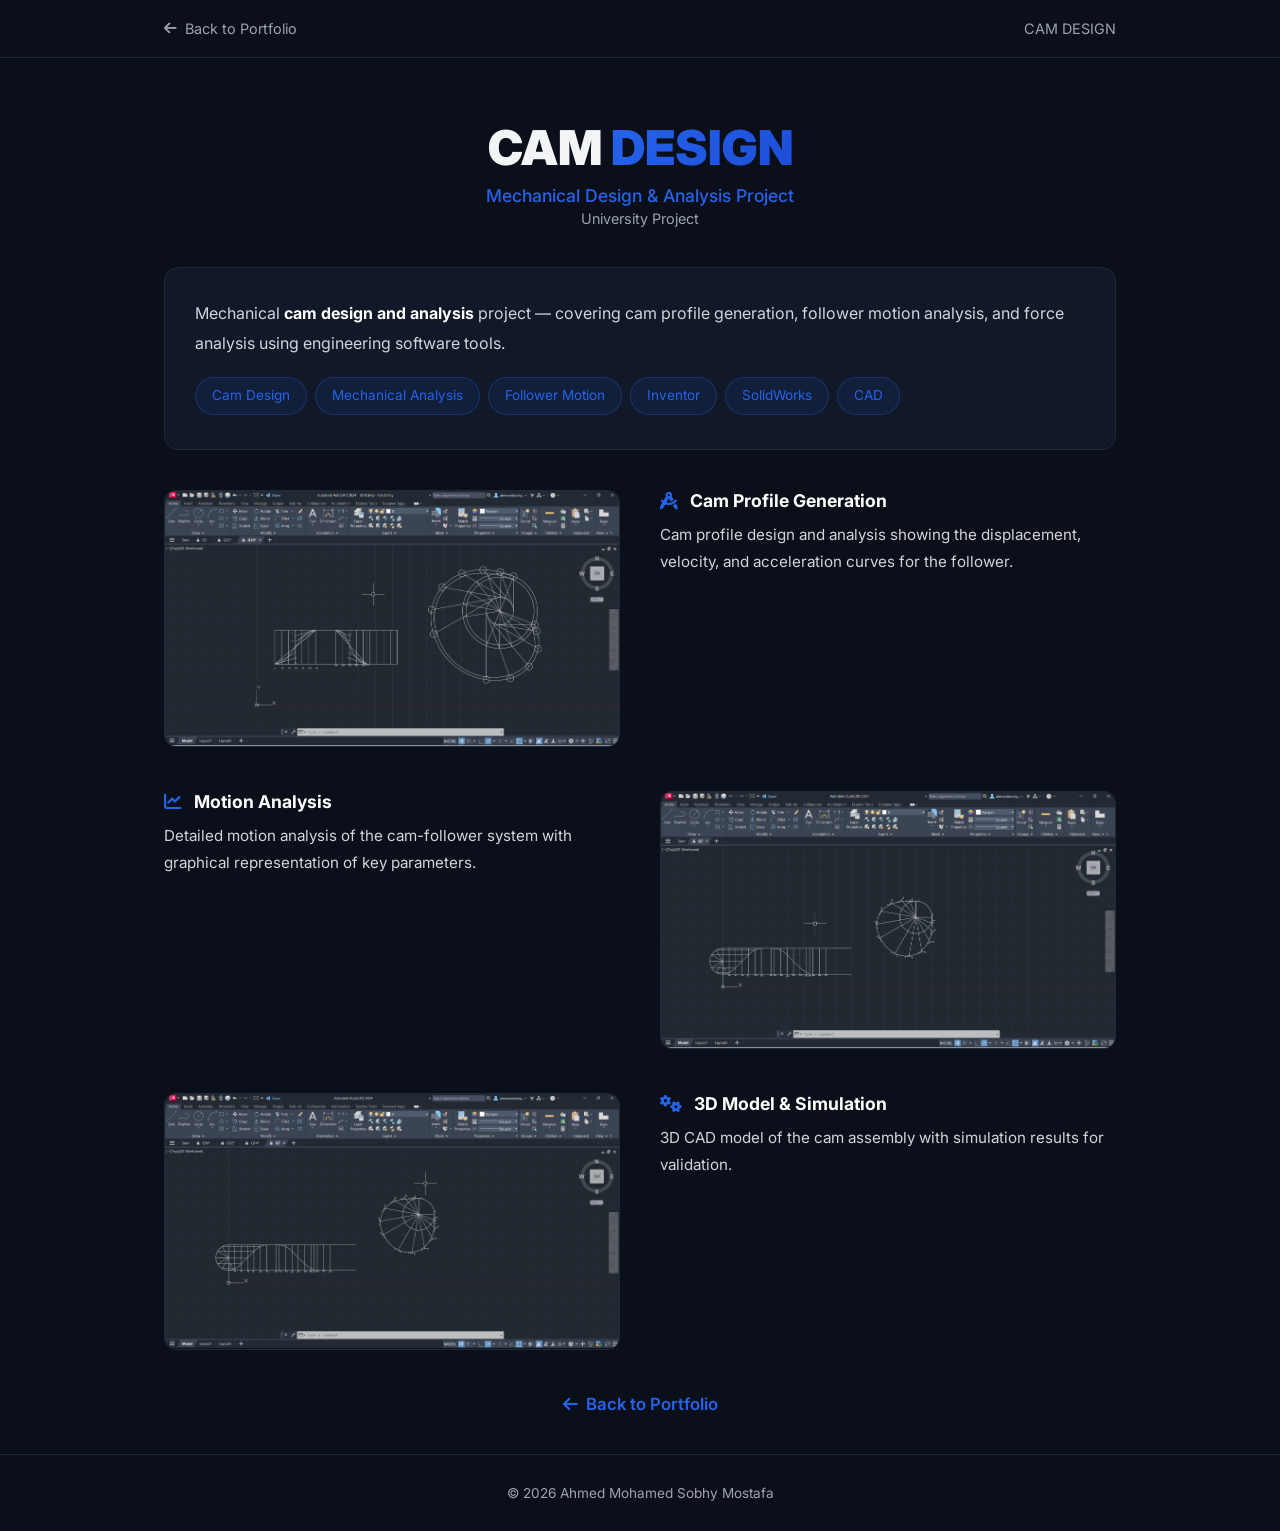
==== cam-design-details.html @ dc1db017 "Initial portfolio website Initial portfolio website" ====
<!DOCTYPE html>
<html lang="en">
<head>
  <meta charset="UTF-8" />
  <meta name="viewport" content="width=device-width, initial-scale=1.0" />
  <title>Cam Design - Ahmed Sobhy</title>
  <link rel="preconnect" href="https://fonts.googleapis.com" />
  <link rel="preconnect" href="https://fonts.gstatic.com" crossorigin />
  <link href="https://fonts.googleapis.com/css2?family=Inter:wght@300;400;500;600;700;800;900&display=swap" rel="stylesheet" />
  <link rel="stylesheet" href="https://cdnjs.cloudflare.com/ajax/libs/font-awesome/6.5.1/css/all.min.css" />
  <style>
    * { margin: 0; padding: 0; box-sizing: border-box; }
    :root {
      --primary: #2563EB;
      --primary-hover: #1D4ED8;
      --dark: #0B0F19;
      --dark-card: #111827;
      --dark-border: #1F2937;
      --text: #F3F4F6;
      --text-muted: #9CA3AF;
    }
    body {
      font-family: 'Inter', sans-serif;
      background: var(--dark);
      color: var(--text);
      min-height: 100vh;
    }
    .container { max-width: 1000px; margin: 0 auto; padding: 0 24px; }
    a { color: inherit; text-decoration: none; }

    .header {
      padding: 20px 0;
      border-bottom: 1px solid var(--dark-border);
    }
    .header .container { display: flex; align-items: center; justify-content: space-between; }
    .back-btn { display: inline-flex; align-items: center; gap: 8px; color: var(--text-muted); font-size: 0.9rem; transition: color 0.3s; }
    .back-btn:hover { color: var(--primary); }
    .header-title { font-size: 0.9rem; color: var(--text-muted); }

    .hero {
      padding: 60px 0 40px;
      text-align: center;
    }
    .hero h1 { font-size: 2.5rem; font-weight: 900; }
    @media (min-width: 768px) { .hero h1 { font-size: 3rem; } }
    .hero .sub { color: var(--primary); font-size: 1.1rem; margin-top: 8px; font-weight: 500; }
    .hero .date { color: var(--text-muted); font-size: 0.9rem; margin-top: 4px; }

    .intro {
      background: var(--dark-card);
      border: 1px solid var(--dark-border);
      border-radius: 14px;
      padding: 30px;
      margin-bottom: 40px;
      line-height: 1.9;
      color: #D1D5DB;
      font-size: 1rem;
    }
    .intro strong { color: white; }
    .intro p + p { margin-top: 14px; }
    .tags { margin-top: 14px; }
    .tag {
      display: inline-block;
      background: rgba(37,99,235,0.1);
      border: 1px solid rgba(37,99,235,0.3);
      color: var(--primary);
      padding: 5px 16px;
      border-radius: 20px;
      font-size: 0.85rem;
      margin: 4px 4px 4px 0;
    }

    .entry {
      display: grid;
      gap: 20px 40px;
      margin-bottom: 40px;
      align-items: start;
    }
    @media (min-width: 768px) {
      .entry { grid-template-columns: 1fr 1fr; }
      .entry.reverse .entry-img { order: 2; }
      .entry.reverse .entry-text { order: 1; }
    }
    .entry-img img {
      width: 100%;
      border-radius: 12px;
      border: 1px solid var(--dark-border);
      transition: transform 0.3s;
    }
    .entry-img img:hover { transform: scale(1.02); }
    .entry-text h3 { font-size: 1.1rem; font-weight: 700; color: white; margin-bottom: 10px; }
    .entry-text h3 i { color: var(--primary); margin-right: 8px; }
    .entry-text p { color: #D1D5DB; line-height: 1.8; font-size: 0.95rem; }

    .footer {
      text-align: center;
      padding: 30px 0;
      border-top: 1px solid var(--dark-border);
      color: var(--text-muted);
      font-size: 0.85rem;
      margin-top: 20px;
    }
  </style>
</head>
<body>

  <div class="header">
    <div class="container">
      <a href="index.html" class="back-btn">
        <i class="fas fa-arrow-left"></i> Back to Portfolio
      </a>
      <span class="header-title">CAM DESIGN</span>
    </div>
  </div>

  <div class="hero">
    <h1>CAM <span style="background:linear-gradient(135deg,var(--primary),var(--primary-hover));-webkit-background-clip:text;-webkit-text-fill-color:transparent;background-clip:text;">DESIGN</span></h1>
    <div class="sub">Mechanical Design &amp; Analysis Project</div>
    <div class="date">University Project</div>
  </div>

  <div class="container">

    <div class="intro">
      <p>
        Mechanical <strong>cam design and analysis</strong> project — covering cam profile generation, follower motion analysis, and force analysis using engineering software tools.
      </p>
      <div class="tags">
        <span class="tag">Cam Design</span>
        <span class="tag">Mechanical Analysis</span>
        <span class="tag">Follower Motion</span>
        <span class="tag">Inventor</span>
        <span class="tag">SolidWorks</span>
        <span class="tag">CAD</span>
      </div>
    </div>

    <!-- Images -->
    <div class="entry">
      <div class="entry-img">
        <img src="cam1.png" alt="Cam Design - Screenshot 1" />
      </div>
      <div class="entry-text">
        <h3><i class="fas fa-drafting-compass"></i> Cam Profile Generation</h3>
        <p>Cam profile design and analysis showing the displacement, velocity, and acceleration curves for the follower.</p>
      </div>
    </div>

    <div class="entry reverse">
      <div class="entry-img">
        <img src="cam2.png" alt="Cam Design - Screenshot 2" />
      </div>
      <div class="entry-text">
        <h3><i class="fas fa-chart-line"></i> Motion Analysis</h3>
        <p>Detailed motion analysis of the cam-follower system with graphical representation of key parameters.</p>
      </div>
    </div>

    <div class="entry">
      <div class="entry-img">
        <img src="cam3.png" alt="Cam Design - Screenshot 3" />
      </div>
      <div class="entry-text">
        <h3><i class="fas fa-cogs"></i> 3D Model &amp; Simulation</h3>
        <p>3D CAD model of the cam assembly with simulation results for validation.</p>
      </div>
    </div>

    <div style="text-align:center; margin: 20px 0 40px;">
      <a href="index.html" style="display:inline-flex;align-items:center;gap:8px;color:var(--primary);font-weight:600;font-size:1.05rem;transition:color 0.3s;">
        <i class="fas fa-arrow-left"></i> Back to Portfolio
      </a>
    </div>

  </div>

  <div class="footer">
    <p>&copy; 2026 Ahmed Mohamed Sobhy Mostafa</p>
  </div>

</body>
</html>
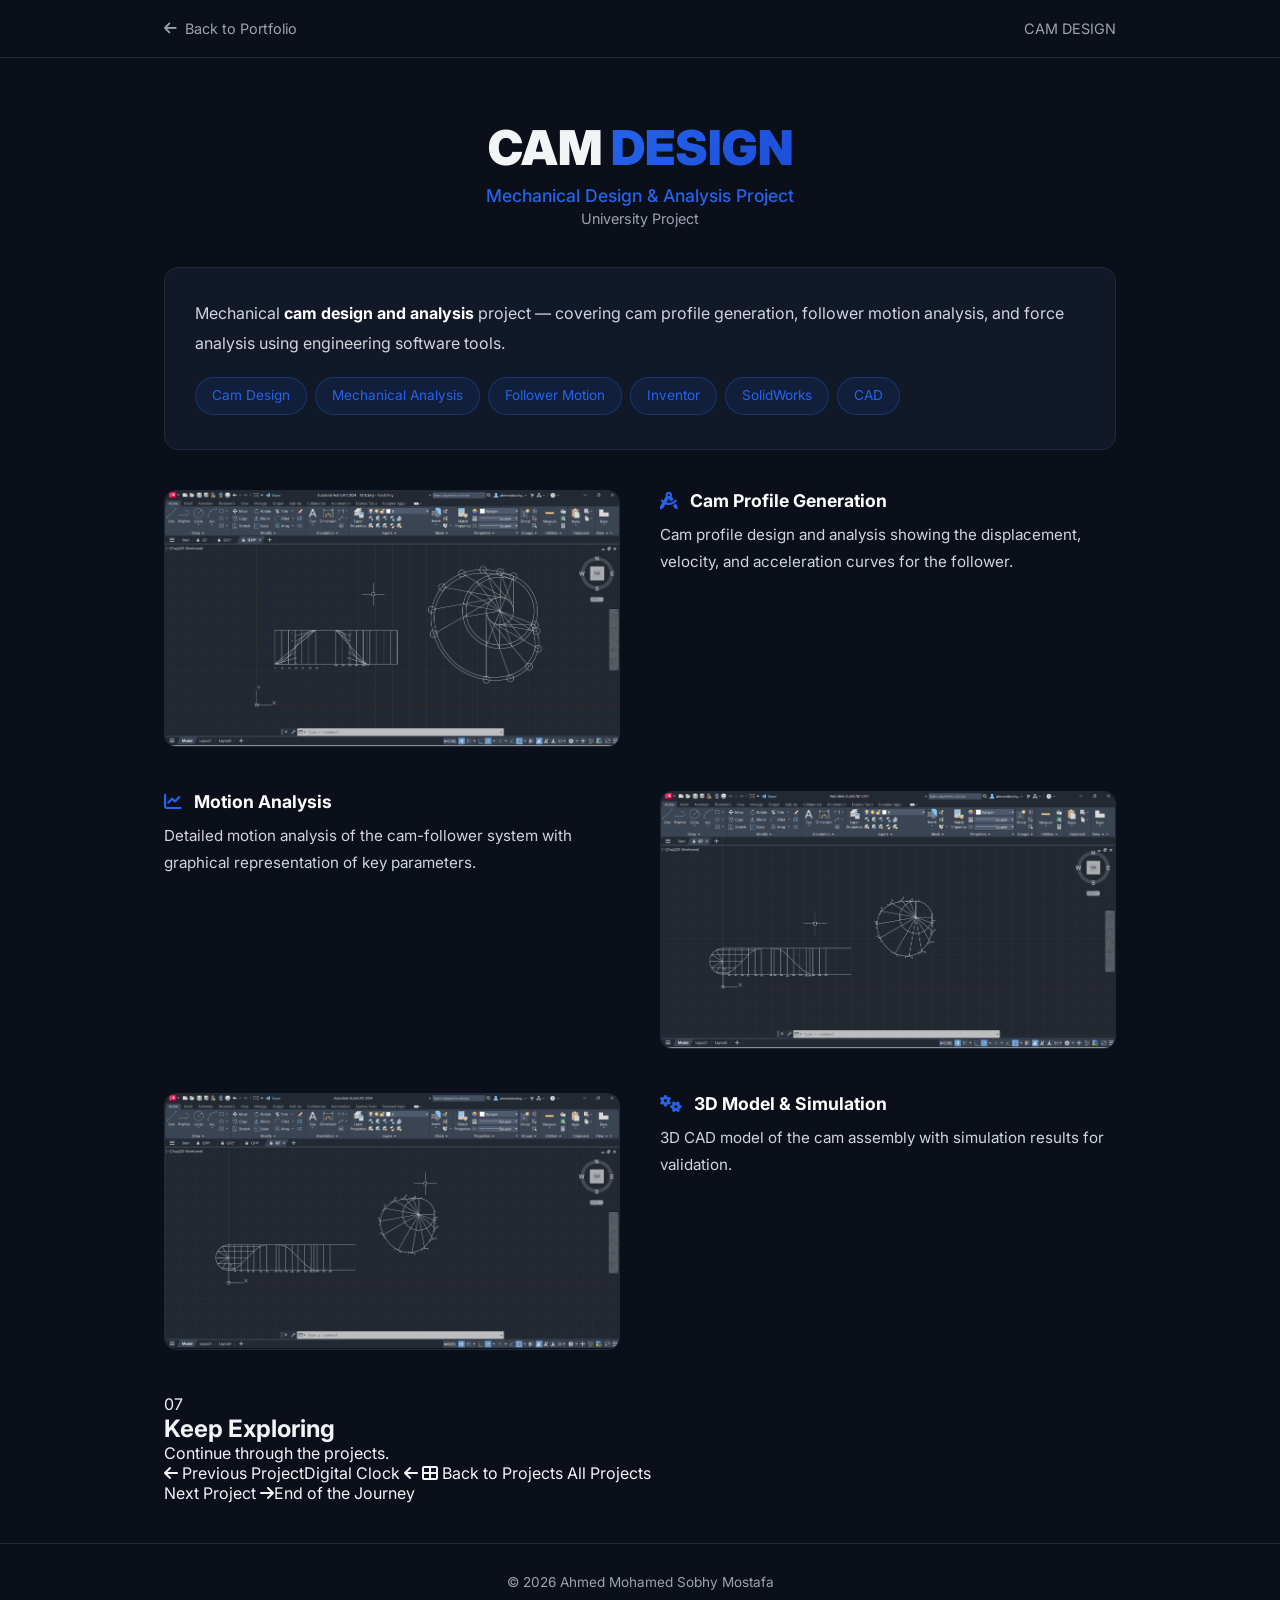
==== commit e8420526: "update" ====
--- a/cam-design-details.html
+++ b/cam-design-details.html
@@ -166,11 +166,9 @@
       </div>
     </div>
 
-    <div style="text-align:center; margin: 20px 0 40px;">
-      <a href="index.html" style="display:inline-flex;align-items:center;gap:8px;color:var(--primary);font-weight:600;font-size:1.05rem;transition:color 0.3s;">
-        <i class="fas fa-arrow-left"></i> Back to Portfolio
-      </a>
-    </div>
+    <div id="project-nav" style="margin: 40px 0;">
+
+  </div>
 
   </div>
 
@@ -178,5 +176,7 @@
     <p>&copy; 2026 Ahmed Mohamed Sobhy Mostafa</p>
   </div>
 
+  <script src="project-nav.js"></script>
+
 </body>
 </html>
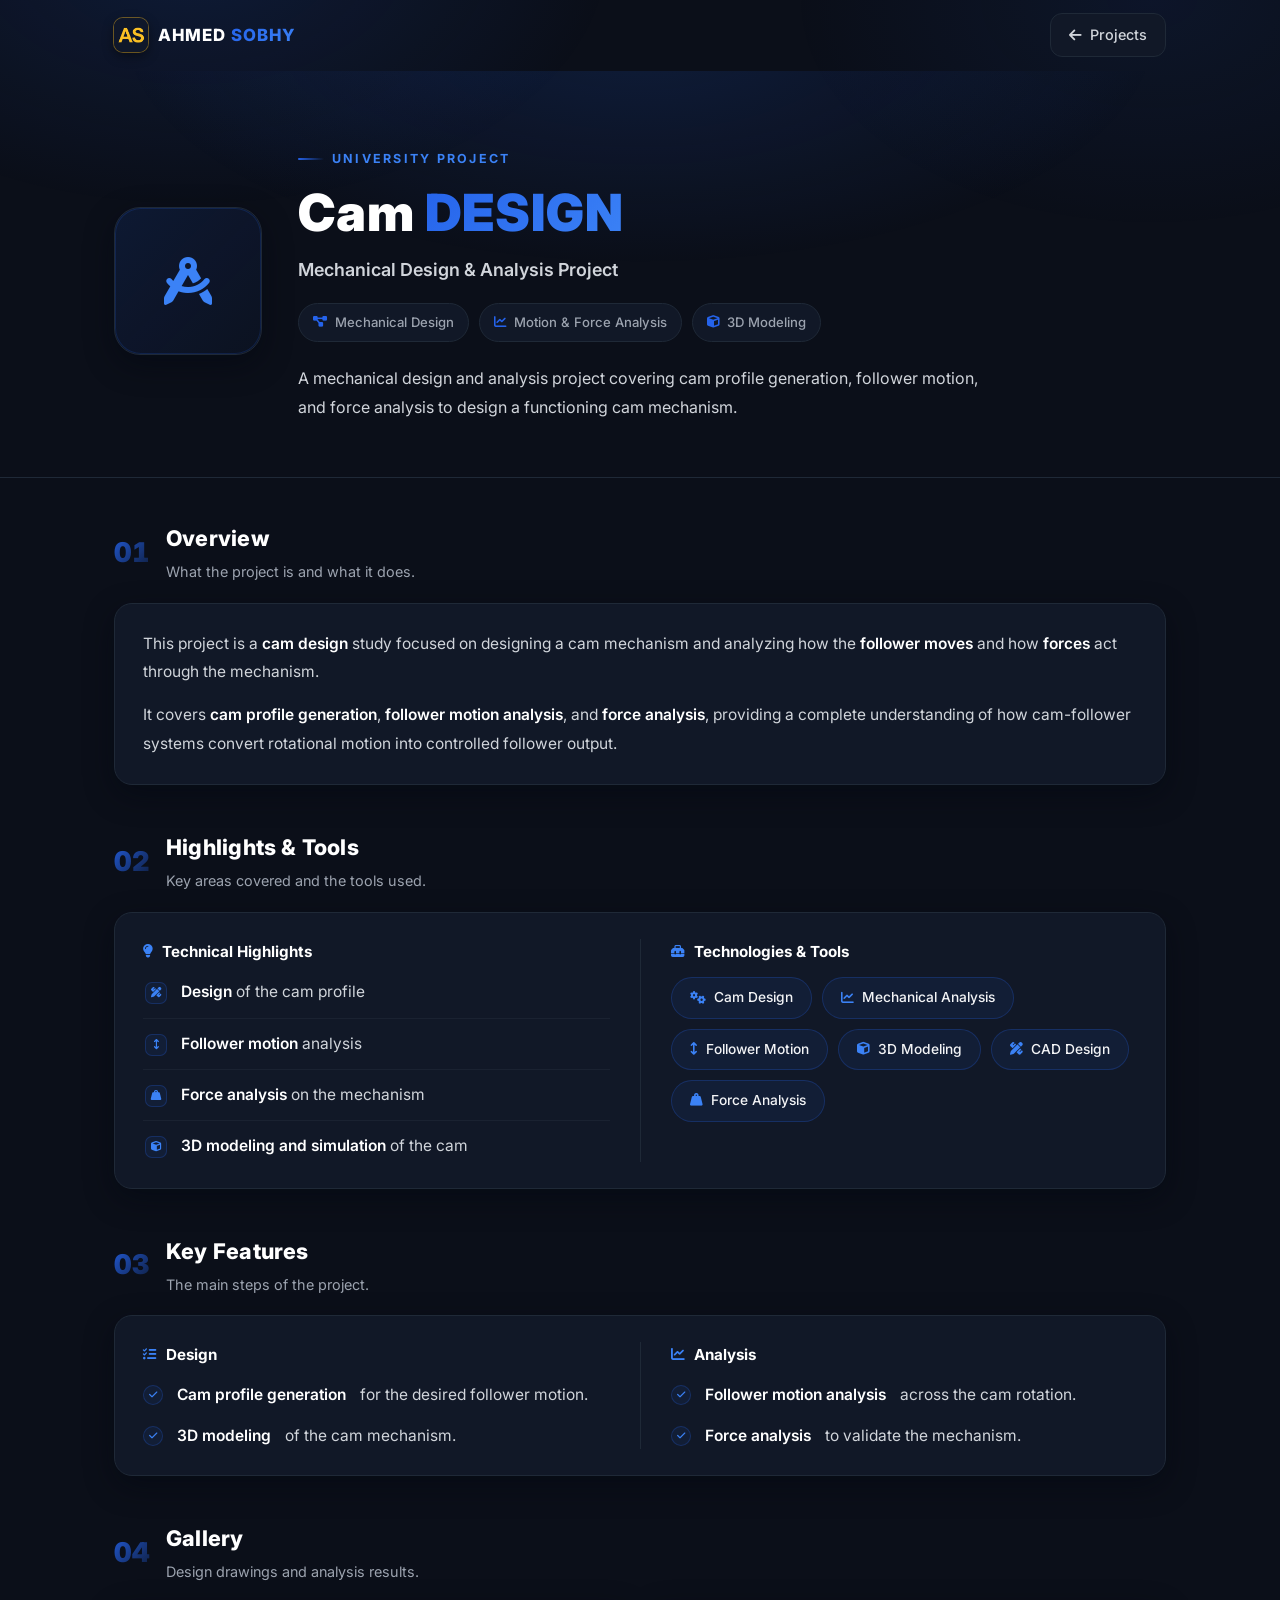
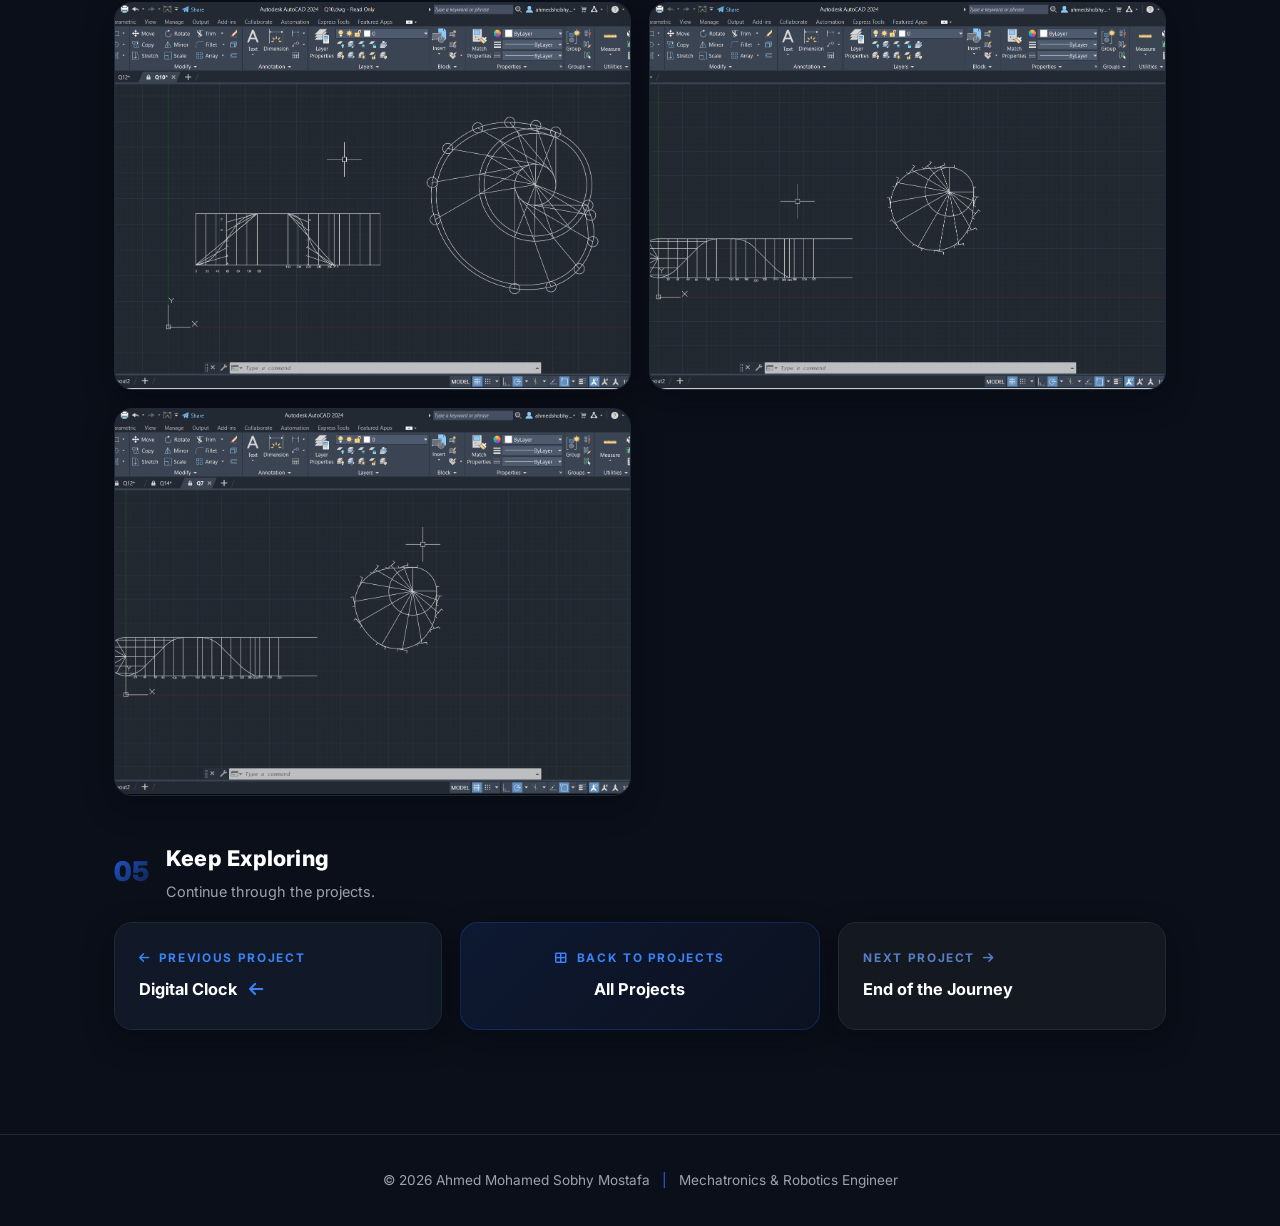
==== commit 0cdf08ee: "update" ====
--- a/cam-design-details.html
+++ b/cam-design-details.html
@@ -3,180 +3,180 @@
 <head>
   <meta charset="UTF-8" />
   <meta name="viewport" content="width=device-width, initial-scale=1.0" />
-  <title>Cam Design - Ahmed Sobhy</title>
+  <title>Cam Design Project - Ahmed Sobhy</title>
+  <meta name="description" content="Cam design project covering cam profile generation, follower motion, and force analysis as a mechanical design and analysis project." />
+  <link rel="icon" href="favicon.ico" sizes="48x48" />
+  <link rel="icon" type="image/png" sizes="32x32" href="favicon-32x32.png" />
   <link rel="preconnect" href="https://fonts.googleapis.com" />
   <link rel="preconnect" href="https://fonts.gstatic.com" crossorigin />
   <link href="https://fonts.googleapis.com/css2?family=Inter:wght@300;400;500;600;700;800;900&display=swap" rel="stylesheet" />
   <link rel="stylesheet" href="https://cdnjs.cloudflare.com/ajax/libs/font-awesome/6.5.1/css/all.min.css" />
-  <style>
-    * { margin: 0; padding: 0; box-sizing: border-box; }
-    :root {
-      --primary: #2563EB;
-      --primary-hover: #1D4ED8;
-      --dark: #0B0F19;
-      --dark-card: #111827;
-      --dark-border: #1F2937;
-      --text: #F3F4F6;
-      --text-muted: #9CA3AF;
-    }
-    body {
-      font-family: 'Inter', sans-serif;
-      background: var(--dark);
-      color: var(--text);
-      min-height: 100vh;
-    }
-    .container { max-width: 1000px; margin: 0 auto; padding: 0 24px; }
-    a { color: inherit; text-decoration: none; }
-
-    .header {
-      padding: 20px 0;
-      border-bottom: 1px solid var(--dark-border);
-    }
-    .header .container { display: flex; align-items: center; justify-content: space-between; }
-    .back-btn { display: inline-flex; align-items: center; gap: 8px; color: var(--text-muted); font-size: 0.9rem; transition: color 0.3s; }
-    .back-btn:hover { color: var(--primary); }
-    .header-title { font-size: 0.9rem; color: var(--text-muted); }
-
-    .hero {
-      padding: 60px 0 40px;
-      text-align: center;
-    }
-    .hero h1 { font-size: 2.5rem; font-weight: 900; }
-    @media (min-width: 768px) { .hero h1 { font-size: 3rem; } }
-    .hero .sub { color: var(--primary); font-size: 1.1rem; margin-top: 8px; font-weight: 500; }
-    .hero .date { color: var(--text-muted); font-size: 0.9rem; margin-top: 4px; }
-
-    .intro {
-      background: var(--dark-card);
-      border: 1px solid var(--dark-border);
-      border-radius: 14px;
-      padding: 30px;
-      margin-bottom: 40px;
-      line-height: 1.9;
-      color: #D1D5DB;
-      font-size: 1rem;
-    }
-    .intro strong { color: white; }
-    .intro p + p { margin-top: 14px; }
-    .tags { margin-top: 14px; }
-    .tag {
-      display: inline-block;
-      background: rgba(37,99,235,0.1);
-      border: 1px solid rgba(37,99,235,0.3);
-      color: var(--primary);
-      padding: 5px 16px;
-      border-radius: 20px;
-      font-size: 0.85rem;
-      margin: 4px 4px 4px 0;
-    }
-
-    .entry {
-      display: grid;
-      gap: 20px 40px;
-      margin-bottom: 40px;
-      align-items: start;
-    }
-    @media (min-width: 768px) {
-      .entry { grid-template-columns: 1fr 1fr; }
-      .entry.reverse .entry-img { order: 2; }
-      .entry.reverse .entry-text { order: 1; }
-    }
-    .entry-img img {
-      width: 100%;
-      border-radius: 12px;
-      border: 1px solid var(--dark-border);
-      transition: transform 0.3s;
-    }
-    .entry-img img:hover { transform: scale(1.02); }
-    .entry-text h3 { font-size: 1.1rem; font-weight: 700; color: white; margin-bottom: 10px; }
-    .entry-text h3 i { color: var(--primary); margin-right: 8px; }
-    .entry-text p { color: #D1D5DB; line-height: 1.8; font-size: 0.95rem; }
-
-    .footer {
-      text-align: center;
-      padding: 30px 0;
-      border-top: 1px solid var(--dark-border);
-      color: var(--text-muted);
-      font-size: 0.85rem;
-      margin-top: 20px;
-    }
-  </style>
+  <link rel="stylesheet" href="exp-style.css" />
 </head>
 <body>
 
-  <div class="header">
+  <div class="bg-glow" aria-hidden="true"></div>
+
+  <!-- ===== NAVBAR ===== -->
+  <nav class="exp-navbar" id="expNavbar">
+    <div class="container exp-nav-inner">
+      <a href="index.html" class="exp-nav-logo">
+        <img src="as-logo.png" alt="AS" />
+        <span class="text">AHMED <span class="gradient-text">SOBHY</span></span>
+      </a>
+      <a href="index.html#projects" class="exp-nav-back"><i class="fas fa-arrow-left"></i> Projects</a>
+    </div>
+  </nav>
+
+  <!-- ===== HERO ===== -->
+  <header class="exp-hero">
     <div class="container">
-      <a href="index.html" class="back-btn">
-        <i class="fas fa-arrow-left"></i> Back to Portfolio
-      </a>
-      <span class="header-title">CAM DESIGN</span>
-    </div>
-  </div>
-
-  <div class="hero">
-    <h1>CAM <span style="background:linear-gradient(135deg,var(--primary),var(--primary-hover));-webkit-background-clip:text;-webkit-text-fill-color:transparent;background-clip:text;">DESIGN</span></h1>
-    <div class="sub">Mechanical Design &amp; Analysis Project</div>
-    <div class="date">University Project</div>
-  </div>
-
-  <div class="container">
-
-    <div class="intro">
-      <p>
-        Mechanical <strong>cam design and analysis</strong> project — covering cam profile generation, follower motion analysis, and force analysis using engineering software tools.
-      </p>
-      <div class="tags">
-        <span class="tag">Cam Design</span>
-        <span class="tag">Mechanical Analysis</span>
-        <span class="tag">Follower Motion</span>
-        <span class="tag">Inventor</span>
-        <span class="tag">SolidWorks</span>
-        <span class="tag">CAD</span>
+      <div class="exp-hero-inner">
+        <div class="exp-hero-logo" style="background:linear-gradient(135deg,rgba(37,99,235,0.12),rgba(37,99,235,0.04));display:flex;align-items:center;justify-content:center;">
+          <i class="fas fa-compass-drafting" style="font-size:3rem;color:var(--primary-hover);"></i>
+        </div>
+        <div class="exp-hero-content">
+          <span class="exp-hero-kicker">University Project</span>
+          <h1 class="exp-hero-title">Cam <span class="gradient-text">DESIGN</span></h1>
+          <p class="exp-hero-role">Mechanical Design &amp; Analysis Project</p>
+          <div class="exp-hero-meta">
+            <span class="exp-meta-item"><i class="fas fa-project-diagram"></i> Mechanical Design</span>
+            <span class="exp-meta-item"><i class="fas fa-chart-line"></i> Motion &amp; Force Analysis</span>
+            <span class="exp-meta-item"><i class="fas fa-cube"></i> 3D Modeling</span>
+          </div>
+          <p class="exp-hero-summary">
+            A mechanical design and analysis project covering cam profile generation, follower motion, and force analysis to design a functioning cam mechanism.
+          </p>
+        </div>
       </div>
     </div>
+  </header>
 
-    <!-- Images -->
-    <div class="entry">
-      <div class="entry-img">
-        <img src="cam1.png" alt="Cam Design - Screenshot 1" />
+  <!-- ===== CONTENT ===== -->
+  <main class="container exp-main">
+
+    <!-- 01 OVERVIEW -->
+    <section class="exp-section">
+      <div class="exp-section-head reveal">
+        <span class="exp-section-num">01</span>
+        <div>
+          <h2 class="exp-section-title">Overview</h2>
+          <p class="exp-section-sub">What the project is and what it does.</p>
+        </div>
       </div>
-      <div class="entry-text">
-        <h3><i class="fas fa-drafting-compass"></i> Cam Profile Generation</h3>
-        <p>Cam profile design and analysis showing the displacement, velocity, and acceleration curves for the follower.</p>
+      <div class="exp-card reveal">
+        <p>
+          This project is a <strong>cam design</strong> study focused on designing a cam mechanism and analyzing how the <strong>follower moves</strong> and how <strong>forces</strong> act through the mechanism.
+        </p>
+        <p>
+          It covers <strong>cam profile generation</strong>, <strong>follower motion analysis</strong>, and <strong>force analysis</strong>, providing a complete understanding of how cam-follower systems convert rotational motion into controlled follower output.
+        </p>
       </div>
-    </div>
+    </section>
 
-    <div class="entry reverse">
-      <div class="entry-img">
-        <img src="cam2.png" alt="Cam Design - Screenshot 2" />
+    <!-- 02 TECHNICAL HIGHLIGHTS & TOOLS -->
+    <section class="exp-section">
+      <div class="exp-section-head reveal">
+        <span class="exp-section-num">02</span>
+        <div>
+          <h2 class="exp-section-title">Highlights &amp; Tools</h2>
+          <p class="exp-section-sub">Key areas covered and the tools used.</p>
+        </div>
       </div>
-      <div class="entry-text">
-        <h3><i class="fas fa-chart-line"></i> Motion Analysis</h3>
-        <p>Detailed motion analysis of the cam-follower system with graphical representation of key parameters.</p>
+      <div class="exp-card reveal">
+        <div class="exp-combo">
+          <div class="exp-combo-col">
+            <h4 class="exp-mini-title"><i class="fas fa-lightbulb"></i> Technical Highlights</h4>
+            <ul class="exp-highlight-list">
+              <li><span class="hl-ic"><i class="fas fa-pen-ruler"></i></span> <span><strong>Design</strong> of the cam profile</span></li>
+              <li><span class="hl-ic"><i class="fas fa-arrows-up-down"></i></span> <span><strong>Follower motion</strong> analysis</span></li>
+              <li><span class="hl-ic"><i class="fas fa-weight-hanging"></i></span> <span><strong>Force analysis</strong> on the mechanism</span></li>
+              <li><span class="hl-ic"><i class="fas fa-cube"></i></span> <span><strong>3D modeling and simulation</strong> of the cam</span></li>
+            </ul>
+          </div>
+          <div class="exp-combo-col">
+            <h4 class="exp-mini-title"><i class="fas fa-toolbox"></i> Technologies &amp; Tools</h4>
+            <div class="exp-chip-grid">
+              <span class="exp-chip"><i class="fas fa-gears"></i> Cam Design</span>
+              <span class="exp-chip"><i class="fas fa-chart-line"></i> Mechanical Analysis</span>
+              <span class="exp-chip"><i class="fas fa-arrows-up-down"></i> Follower Motion</span>
+              <span class="exp-chip"><i class="fas fa-cube"></i> 3D Modeling</span>
+              <span class="exp-chip"><i class="fas fa-pen-ruler"></i> CAD Design</span>
+              <span class="exp-chip"><i class="fas fa-weight-hanging"></i> Force Analysis</span>
+            </div>
+          </div>
+        </div>
       </div>
-    </div>
+    </section>
 
-    <div class="entry">
-      <div class="entry-img">
-        <img src="cam3.png" alt="Cam Design - Screenshot 3" />
+    <!-- 03 KEY FEATURES -->
+    <section class="exp-section">
+      <div class="exp-section-head reveal">
+        <span class="exp-section-num">03</span>
+        <div>
+          <h2 class="exp-section-title">Key Features</h2>
+          <p class="exp-section-sub">The main steps of the project.</p>
+        </div>
       </div>
-      <div class="entry-text">
-        <h3><i class="fas fa-cogs"></i> 3D Model &amp; Simulation</h3>
-        <p>3D CAD model of the cam assembly with simulation results for validation.</p>
+      <div class="exp-card reveal">
+        <div class="exp-combo">
+          <div class="exp-combo-col">
+            <h4 class="exp-mini-title"><i class="fas fa-list-check"></i> Design</h4>
+            <ul class="exp-bullet-list">
+              <li><span class="bl-ic"><i class="fas fa-check"></i></span> <strong>Cam profile generation</strong> for the desired follower motion.</li>
+              <li><span class="bl-ic"><i class="fas fa-check"></i></span> <strong>3D modeling</strong> of the cam mechanism.</li>
+            </ul>
+          </div>
+          <div class="exp-combo-col">
+            <h4 class="exp-mini-title"><i class="fas fa-chart-line"></i> Analysis</h4>
+            <ul class="exp-bullet-list">
+              <li><span class="bl-ic"><i class="fas fa-check"></i></span> <strong>Follower motion analysis</strong> across the cam rotation.</li>
+              <li><span class="bl-ic"><i class="fas fa-check"></i></span> <strong>Force analysis</strong> to validate the mechanism.</li>
+            </ul>
+          </div>
+        </div>
       </div>
-    </div>
+    </section>
 
-    <div id="project-nav" style="margin: 40px 0;">
+    <!-- 04 GALLERY -->
+    <section class="exp-section">
+      <div class="exp-section-head reveal">
+        <span class="exp-section-num">04</span>
+        <div>
+          <h2 class="exp-section-title">Gallery</h2>
+          <p class="exp-section-sub">Design drawings and analysis results.</p>
+        </div>
+      </div>
+      <div class="exp-gallery">
+        <figure class="exp-gallery-item" data-src="cam1.png">
+          <img src="cam1.png" alt="Cam Design Drawing 1" loading="lazy" />
+          <figcaption class="exp-gallery-label">Cam Design Drawing 1</figcaption>
+          <span class="exp-gallery-zoom"><i class="fas fa-expand"></i></span>
+        </figure>
+        <figure class="exp-gallery-item" data-src="cam2.png">
+          <img src="cam2.png" alt="Cam Design Drawing 2" loading="lazy" />
+          <figcaption class="exp-gallery-label">Cam Design Drawing 2</figcaption>
+          <span class="exp-gallery-zoom"><i class="fas fa-expand"></i></span>
+        </figure>
+        <figure class="exp-gallery-item" data-src="cam3.png">
+          <img src="cam3.png" alt="Cam Design Drawing 3" loading="lazy" />
+          <figcaption class="exp-gallery-label">Cam Design Drawing 3</figcaption>
+          <span class="exp-gallery-zoom"><i class="fas fa-expand"></i></span>
+        </figure>
+      </div>
+    </section>
 
-  </div>
+    <!-- 05 NAVIGATION (dynamic, injected by project-nav.js) -->
+    <div id="project-nav"></div>
 
-  </div>
+  </main>
 
-  <div class="footer">
-    <p>&copy; 2026 Ahmed Mohamed Sobhy Mostafa</p>
-  </div>
+  <!-- ===== FOOTER ===== -->
+  <footer class="exp-footer">
+    <p>&copy; 2026 Ahmed Mohamed Sobhy Mostafa <span class="footer-dot">|</span> Mechatronics &amp; Robotics Engineer</p>
+  </footer>
 
+  <script src="exp-main.js"></script>
   <script src="project-nav.js"></script>
-
 </body>
-</html>
+</html>
--- a/exp-style.css
+++ b/exp-style.css
@@ -0,0 +1,840 @@
+/* ===== EXPERIENCE DETAIL PAGES - SHARED DESIGN SYSTEM ===== */
+
+*, *::before, *::after { margin: 0; padding: 0; box-sizing: border-box; }
+
+:root {
+  --primary: #2563EB;
+  --primary-hover: #3B82F6;
+  --primary-soft: rgba(37, 99, 235, 0.08);
+  --primary-border: rgba(37, 99, 235, 0.25);
+  --dark: #0B0F19;
+  --dark-card: #111827;
+  --dark-card-hover: #151F33;
+  --dark-border: #1F2937;
+  --text: #F3F4F6;
+  --text-body: #D1D5DB;
+  --text-muted: #9CA3AF;
+  --radius: 18px;
+  --shadow: 0 10px 30px rgba(2, 6, 16, 0.45);
+  --shadow-hover: 0 22px 50px rgba(2, 6, 16, 0.6), 0 8px 30px rgba(37, 99, 235, 0.14);
+  --container: 1100px;
+}
+
+html { scroll-behavior: smooth; }
+
+body {
+  font-family: 'Inter', sans-serif;
+  background: var(--dark);
+  color: var(--text);
+  min-height: 100vh;
+  overflow-x: hidden;
+  line-height: 1.7;
+  -webkit-font-smoothing: antialiased;
+}
+
+a { color: inherit; text-decoration: none; }
+img { max-width: 100%; display: block; }
+button { font-family: inherit; cursor: pointer; }
+
+.container { max-width: var(--container); margin: 0 auto; padding: 0 24px; }
+
+/* ===== BACKGROUND GLOW ===== */
+.bg-glow {
+  position: fixed;
+  inset: 0;
+  z-index: -1;
+  pointer-events: none;
+  background:
+    radial-gradient(700px 420px at 15% -5%, rgba(37, 99, 235, 0.14), transparent 60%),
+    radial-gradient(600px 380px at 90% 0%, rgba(37, 99, 235, 0.08), transparent 60%);
+}
+
+/* ===== SCROLLBAR ===== */
+::-webkit-scrollbar { width: 9px; }
+::-webkit-scrollbar-track { background: var(--dark); }
+::-webkit-scrollbar-thumb { background: #1F2937; border-radius: 20px; }
+::-webkit-scrollbar-thumb:hover { background: #374151; }
+
+::selection { background: rgba(37, 99, 235, 0.35); color: white; }
+
+/* ===== GRADIENT TEXT ===== */
+.gradient-text {
+  background: linear-gradient(135deg, var(--primary), var(--primary-hover));
+  -webkit-background-clip: text;
+  background-clip: text;
+  -webkit-text-fill-color: transparent;
+}
+
+/* ===== NAVBAR ===== */
+.exp-navbar {
+  position: sticky;
+  top: 0;
+  z-index: 60;
+  transition: background 0.35s ease, box-shadow 0.35s ease, border-color 0.35s ease;
+  border-bottom: 1px solid transparent;
+}
+.exp-navbar.scrolled {
+  background: rgba(11, 15, 25, 0.82);
+  backdrop-filter: blur(18px);
+  -webkit-backdrop-filter: blur(18px);
+  border-bottom-color: rgba(37, 99, 235, 0.15);
+  box-shadow: 0 10px 30px rgba(2, 6, 16, 0.35);
+}
+.exp-nav-inner {
+  display: flex;
+  align-items: center;
+  justify-content: space-between;
+  height: 70px;
+}
+.exp-nav-logo {
+  display: flex;
+  align-items: center;
+  gap: 10px;
+  font-size: 1.05rem;
+  font-weight: 800;
+  letter-spacing: 0.06em;
+}
+.exp-nav-logo img {
+  width: 34px;
+  height: 34px;
+  border-radius: 9px;
+  box-shadow: 0 0 0 1px rgba(251, 191, 36, 0.4), 0 4px 12px rgba(0, 0, 0, 0.45);
+}
+.exp-nav-logo span { color: white; }
+.exp-nav-logo .gradient-text { -webkit-text-fill-color: transparent; }
+.exp-nav-back {
+  display: inline-flex;
+  align-items: center;
+  gap: 8px;
+  padding: 9px 18px;
+  border-radius: 12px;
+  border: 1px solid var(--dark-border);
+  background: var(--dark-card);
+  color: var(--text-body);
+  font-size: 0.9rem;
+  font-weight: 500;
+  transition: all 0.3s ease;
+}
+.exp-nav-back:hover {
+  border-color: var(--primary-border);
+  color: white;
+  box-shadow: 0 8px 22px rgba(2, 6, 16, 0.4);
+  transform: translateY(-1px);
+}
+
+/* ===== HERO ===== */
+.exp-hero {
+  padding: 70px 0 56px;
+  border-bottom: 1px solid var(--dark-border);
+  background:
+    radial-gradient(800px 360px at 50% -10%, rgba(37, 99, 235, 0.16), transparent 65%);
+}
+.exp-hero-inner {
+  display: grid;
+  grid-template-columns: auto 1fr;
+  gap: 36px;
+  align-items: center;
+}
+.exp-hero-logo {
+  position: relative;
+  width: 148px;
+  height: 148px;
+  border-radius: 26px;
+  overflow: hidden;
+  background: var(--dark-card);
+  border: 1px solid var(--dark-border);
+  box-shadow: var(--shadow);
+  flex-shrink: 0;
+}
+.exp-hero-logo::after {
+  content: '';
+  position: absolute;
+  inset: 0;
+  border-radius: 26px;
+  box-shadow: inset 0 0 0 1px rgba(37, 99, 235, 0.18);
+  pointer-events: none;
+}
+.exp-hero-logo img { width: 100%; height: 100%; object-fit: cover; }
+.exp-hero-logo.light { background: #fff; }
+.exp-hero-logo.light img { object-fit: contain; padding: 18px; }
+.exp-hero-kicker {
+  display: inline-flex;
+  align-items: center;
+  gap: 8px;
+  font-size: 0.78rem;
+  font-weight: 700;
+  letter-spacing: 0.18em;
+  text-transform: uppercase;
+  color: var(--primary-hover);
+  margin-bottom: 14px;
+}
+.exp-hero-kicker::before {
+  content: '';
+  width: 26px;
+  height: 2px;
+  border-radius: 2px;
+  background: linear-gradient(90deg, var(--primary), transparent);
+}
+.exp-hero-title {
+  font-size: clamp(2rem, 5vw, 3.2rem);
+  font-weight: 900;
+  line-height: 1.12;
+  letter-spacing: 0.02em;
+  color: white;
+}
+.exp-hero-role {
+  margin-top: 14px;
+  font-size: 1.12rem;
+  font-weight: 600;
+  color: var(--text-body);
+}
+.exp-hero-meta {
+  display: flex;
+  flex-wrap: wrap;
+  gap: 10px;
+  margin-top: 18px;
+}
+.exp-meta-item {
+  display: inline-flex;
+  align-items: center;
+  gap: 8px;
+  padding: 7px 14px;
+  border-radius: 999px;
+  background: var(--dark-card);
+  border: 1px solid var(--dark-border);
+  color: var(--text-muted);
+  font-size: 0.82rem;
+  font-weight: 500;
+}
+.exp-meta-item i { color: var(--primary); font-size: 0.78rem; }
+.exp-hero-summary {
+  margin-top: 22px;
+  max-width: 680px;
+  color: var(--text-body);
+  font-size: 1rem;
+  line-height: 1.8;
+}
+
+/* ===== MAIN ===== */
+.exp-main { padding-top: 42px; padding-bottom: 30px; }
+
+/* ===== SECTION HEAD ===== */
+.exp-section { margin-bottom: 44px; }
+.exp-section-head {
+  display: flex;
+  align-items: center;
+  gap: 16px;
+  margin-bottom: 18px;
+}
+.exp-section-num {
+  font-size: 1.7rem;
+  font-weight: 900;
+  line-height: 1;
+  background: linear-gradient(135deg, var(--primary), rgba(37, 99, 235, 0.25));
+  -webkit-background-clip: text;
+  background-clip: text;
+  -webkit-text-fill-color: transparent;
+  opacity: 0.85;
+  font-variant-numeric: tabular-nums;
+}
+.exp-section-title {
+  font-size: 1.35rem;
+  font-weight: 800;
+  letter-spacing: 0.01em;
+  color: white;
+}
+.exp-section-sub {
+  color: var(--text-muted);
+  font-size: 0.9rem;
+  margin-top: 3px;
+}
+
+/* ===== CARDS ===== */
+.exp-card {
+  background: var(--dark-card);
+  border: 1px solid var(--dark-border);
+  border-radius: var(--radius);
+  padding: 26px 28px;
+  box-shadow: var(--shadow);
+}
+
+/* ===== COMBINED BLOCK (two-column card) ===== */
+.exp-combo {
+  display: grid;
+  grid-template-columns: 1fr 1fr;
+}
+.exp-combo-col { min-width: 0; }
+.exp-combo-col:first-child { padding-right: 30px; }
+.exp-combo-col + .exp-combo-col {
+  border-left: 1px solid var(--dark-border);
+  padding-left: 30px;
+}
+.exp-mini-title {
+  display: flex;
+  align-items: center;
+  gap: 9px;
+  font-size: 0.95rem;
+  font-weight: 700;
+  color: white;
+  margin-bottom: 13px;
+}
+.exp-mini-title i {
+  color: var(--primary-hover);
+  font-size: 0.85rem;
+}
+.exp-card-head {
+  display: flex;
+  align-items: center;
+  gap: 14px;
+  margin-bottom: 18px;
+}
+.exp-card-head .exp-card-icon {
+  width: 44px;
+  height: 44px;
+  flex-shrink: 0;
+  border-radius: 13px;
+  display: grid;
+  place-items: center;
+  background: var(--primary-soft);
+  border: 1px solid var(--primary-border);
+  color: var(--primary-hover);
+  font-size: 1.05rem;
+}
+.exp-card-head h3 {
+  font-size: 1.12rem;
+  font-weight: 700;
+  color: white;
+}
+.exp-card p {
+  color: var(--text-body);
+  font-size: 0.97rem;
+  line-height: 1.85;
+}
+.exp-card p + p { margin-top: 14px; }
+.exp-card strong { color: white; font-weight: 600; }
+
+/* ===== HIGHLIGHT LIST (Technical Highlights) ===== */
+.exp-highlight-list {
+  list-style: none;
+  display: flex;
+  flex-direction: column;
+}
+.exp-highlight-list li {
+  display: flex;
+  gap: 14px;
+  align-items: flex-start;
+  padding: 12px 2px;
+  border-bottom: 1px solid rgba(31, 41, 55, 0.65);
+  color: var(--text-body);
+  font-size: 0.97rem;
+  line-height: 1.7;
+}
+.exp-highlight-list li:last-child { border-bottom: none; padding-bottom: 2px; }
+.exp-highlight-list li:first-child { padding-top: 2px; }
+.exp-highlight-list .hl-ic {
+  flex-shrink: 0;
+  margin-top: 3px;
+  width: 22px;
+  height: 22px;
+  border-radius: 7px;
+  display: grid;
+  place-items: center;
+  background: var(--primary-soft);
+  border: 1px solid var(--primary-border);
+  color: var(--primary-hover);
+  font-size: 0.65rem;
+}
+.exp-highlight-list strong { color: white; font-weight: 600; }
+
+/* ===== BULLET LIST (Role & Responsibilities) ===== */
+.exp-bullet-list {
+  list-style: none;
+  display: flex;
+  flex-direction: column;
+  gap: 14px;
+}
+.exp-bullet-list li {
+  display: flex;
+  gap: 14px;
+  align-items: flex-start;
+  color: var(--text-body);
+  font-size: 0.97rem;
+  line-height: 1.75;
+}
+.exp-bullet-list .bl-ic {
+  flex-shrink: 0;
+  margin-top: 4px;
+  width: 20px;
+  height: 20px;
+  border-radius: 50%;
+  display: grid;
+  place-items: center;
+  background: var(--primary-soft);
+  border: 1px solid var(--primary-border);
+  color: var(--primary-hover);
+  font-size: 0.6rem;
+}
+.exp-bullet-list strong { color: white; font-weight: 600; }
+
+/* ===== CHIPS ===== */
+.exp-chip-grid {
+  display: flex;
+  flex-wrap: wrap;
+  gap: 10px;
+}
+.exp-chip {
+  display: inline-flex;
+  align-items: center;
+  gap: 8px;
+  padding: 8px 18px;
+  border-radius: 999px;
+  background: var(--primary-soft);
+  border: 1px solid var(--primary-border);
+  color: var(--text);
+  font-size: 0.86rem;
+  font-weight: 500;
+  transition: all 0.3s ease;
+}
+.exp-chip:hover {
+  background: rgba(37, 99, 235, 0.16);
+  border-color: rgba(37, 99, 235, 0.45);
+  transform: translateY(-2px);
+  box-shadow: 0 8px 20px rgba(2, 6, 16, 0.35);
+}
+.exp-chip i { color: var(--primary-hover); font-size: 0.8rem; }
+
+/* ===== GALLERY ===== */
+.exp-gallery {
+  display: grid;
+  grid-template-columns: repeat(2, 1fr);
+  gap: 18px;
+}
+.exp-gallery-item {
+  position: relative;
+  border-radius: var(--radius);
+  overflow: hidden;
+  cursor: zoom-in;
+  border: 1px solid var(--dark-border);
+  background: var(--dark-card);
+  aspect-ratio: 4 / 3;
+  box-shadow: var(--shadow);
+}
+.exp-gallery-item img {
+  width: 100%;
+  height: 100%;
+  object-fit: cover;
+  transition: transform 0.7s cubic-bezier(0.22, 1, 0.36, 1), filter 0.5s ease;
+}
+.exp-gallery-item::after {
+  content: '';
+  position: absolute;
+  inset: 0;
+  background: linear-gradient(180deg, transparent 55%, rgba(2, 6, 16, 0.55));
+  opacity: 0;
+  transition: opacity 0.4s ease;
+}
+.exp-gallery-item:hover img { transform: scale(1.07); }
+.exp-gallery-item:hover::after { opacity: 1; }
+.exp-gallery-label {
+  position: absolute;
+  left: 14px;
+  bottom: 12px;
+  z-index: 2;
+  font-size: 0.72rem;
+  font-weight: 700;
+  letter-spacing: 0.16em;
+  text-transform: uppercase;
+  color: rgba(243, 244, 246, 0.95);
+  opacity: 0;
+  transform: translateY(6px);
+  transition: all 0.4s ease;
+}
+.exp-gallery-item:hover .exp-gallery-label { opacity: 1; transform: translateY(0); }
+.exp-gallery-zoom {
+  position: absolute;
+  top: 12px;
+  right: 12px;
+  z-index: 2;
+  width: 34px;
+  height: 34px;
+  border-radius: 10px;
+  display: grid;
+  place-items: center;
+  background: rgba(2, 6, 16, 0.55);
+  backdrop-filter: blur(6px);
+  color: white;
+  font-size: 0.8rem;
+  opacity: 0;
+  transform: translateY(-6px);
+  transition: all 0.4s ease;
+}
+.exp-gallery-item:hover .exp-gallery-zoom { opacity: 1; transform: translateY(0); }
+
+/* Video play overlay */
+.exp-gallery-play {
+  position: absolute;
+  top: 50%;
+  left: 50%;
+  z-index: 2;
+  transform: translate(-50%, -50%);
+  width: 62px;
+  height: 62px;
+  border-radius: 50%;
+  display: grid;
+  place-items: center;
+  background: rgba(37, 99, 235, 0.85);
+  box-shadow: 0 0 0 8px rgba(37, 99, 235, 0.25);
+  color: white;
+  font-size: 1.2rem;
+  transition: transform 0.3s ease, background 0.3s ease;
+}
+.exp-gallery-item:hover .exp-gallery-play { transform: translate(-50%, -50%) scale(1.08); background: var(--primary); }
+
+/* ===== CERTIFICATIONS ===== */
+.exp-cert-grid {
+  display: grid;
+  grid-template-columns: repeat(auto-fill, minmax(320px, 1fr));
+  gap: 20px;
+}
+.exp-cert-card {
+  background: var(--dark-card);
+  border: 1px solid var(--dark-border);
+  border-radius: var(--radius);
+  overflow: hidden;
+  box-shadow: var(--shadow);
+  transition: all 0.35s ease;
+}
+.exp-cert-card:hover {
+  border-color: var(--primary-border);
+  box-shadow: var(--shadow-hover);
+  transform: translateY(-4px);
+}
+.exp-cert-preview {
+  position: relative;
+  aspect-ratio: 4 / 3;
+  overflow: hidden;
+  background: #0B0F19;
+  cursor: zoom-in;
+}
+.exp-cert-preview img {
+  width: 100%;
+  height: 100%;
+  object-fit: contain;
+  padding: 18px;
+  transition: transform 0.5s ease;
+}
+.exp-cert-card:hover .exp-cert-preview img { transform: scale(1.04); }
+.exp-cert-preview .cert-zoom-hint {
+  position: absolute;
+  top: 12px;
+  right: 12px;
+  width: 34px;
+  height: 34px;
+  border-radius: 10px;
+  display: grid;
+  place-items: center;
+  background: rgba(2, 6, 16, 0.6);
+  color: white;
+  font-size: 0.8rem;
+  opacity: 0;
+  transition: opacity 0.3s ease;
+}
+.exp-cert-card:hover .cert-zoom-hint { opacity: 1; }
+.exp-cert-body {
+  display: flex;
+  align-items: center;
+  justify-content: space-between;
+  gap: 16px;
+  padding: 20px 22px;
+  border-top: 1px solid var(--dark-border);
+}
+.exp-cert-name {
+  display: flex;
+  align-items: center;
+  gap: 12px;
+}
+.exp-cert-name .cert-ic {
+  width: 38px;
+  height: 38px;
+  flex-shrink: 0;
+  border-radius: 11px;
+  display: grid;
+  place-items: center;
+  background: linear-gradient(135deg, rgba(234, 179, 8, 0.15), rgba(234, 179, 8, 0.04));
+  border: 1px solid rgba(234, 179, 8, 0.3);
+  color: #EAB308;
+  font-size: 0.95rem;
+}
+.exp-cert-name h3 {
+  font-size: 0.98rem;
+  font-weight: 700;
+  color: white;
+}
+.exp-cert-name span {
+  display: block;
+  font-size: 0.76rem;
+  font-weight: 500;
+  color: var(--text-muted);
+  margin-top: 2px;
+}
+
+/* ===== BUTTONS ===== */
+.btn {
+  display: inline-flex;
+  align-items: center;
+  gap: 9px;
+  padding: 10px 20px;
+  border-radius: 12px;
+  font-size: 0.88rem;
+  font-weight: 600;
+  border: 1px solid transparent;
+  transition: all 0.3s ease;
+  white-space: nowrap;
+}
+.btn i { font-size: 0.82rem; }
+.btn-primary {
+  background: var(--primary);
+  color: white;
+  box-shadow: 0 8px 20px rgba(37, 99, 235, 0.35);
+}
+.btn-primary:hover {
+  background: var(--primary-hover);
+  transform: translateY(-2px);
+  box-shadow: 0 12px 26px rgba(37, 99, 235, 0.45);
+}
+.btn-ghost {
+  background: transparent;
+  border-color: var(--dark-border);
+  color: var(--text-body);
+}
+.btn-ghost:hover {
+  border-color: var(--primary-border);
+  color: white;
+  background: var(--primary-soft);
+  transform: translateY(-2px);
+}
+.exp-cert-actions { display: flex; gap: 10px; }
+
+/* ===== NAVIGATION (prev / next / back) ===== */
+.exp-nav-grid {
+  display: grid;
+  grid-template-columns: 1fr 1.1fr 1fr;
+  gap: 18px;
+  margin-top: 8px;
+}
+.exp-nav-card {
+  display: flex;
+  flex-direction: column;
+  justify-content: center;
+  gap: 8px;
+  min-height: 108px;
+  padding: 22px 24px;
+  border-radius: var(--radius);
+  background: var(--dark-card);
+  border: 1px solid var(--dark-border);
+  box-shadow: var(--shadow);
+  transition: all 0.35s ease;
+}
+a.exp-nav-card:hover {
+  border-color: var(--primary-border);
+  box-shadow: var(--shadow-hover);
+  transform: translateY(-4px);
+  background: var(--dark-card-hover);
+}
+.exp-nav-label {
+  display: inline-flex;
+  align-items: center;
+  gap: 8px;
+  font-size: 0.74rem;
+  font-weight: 700;
+  letter-spacing: 0.14em;
+  text-transform: uppercase;
+  color: var(--primary-hover);
+}
+.exp-nav-name {
+  font-size: 1.02rem;
+  font-weight: 700;
+  color: white;
+}
+.exp-nav-name .nav-arrow { color: var(--primary-hover); margin-left: 8px; }
+.exp-nav-card.exp-nav-center {
+  align-items: center;
+  text-align: center;
+  background: linear-gradient(135deg, rgba(37, 99, 235, 0.12), rgba(37, 99, 235, 0.03));
+  border-color: var(--primary-border);
+}
+.exp-nav-card.exp-nav-muted {
+  opacity: 0.45;
+  cursor: default;
+  filter: grayscale(0.4);
+}
+
+/* ===== FOOTER ===== */
+.exp-footer {
+  text-align: center;
+  padding: 34px 0;
+  border-top: 1px solid var(--dark-border);
+  color: var(--text-muted);
+  font-size: 0.85rem;
+  margin-top: 30px;
+}
+.exp-footer .footer-dot { color: var(--primary); margin: 0 8px; }
+
+/* ===== REVEAL ANIMATION ===== */
+.reveal {
+  opacity: 0;
+  transform: translateY(26px);
+  transition: opacity 0.3s cubic-bezier(0.22, 1, 0.36, 1), transform 0.3s cubic-bezier(0.22, 1, 0.36, 1);
+  transition-delay: var(--d, 0s);
+}
+.reveal.revealed { opacity: 1; transform: translateY(0); }
+
+/* ===== LIGHTBOX ===== */
+.exp-lightbox {
+  position: fixed;
+  inset: 0;
+  z-index: 100;
+  display: none;
+  background: rgba(3, 6, 14, 0.94);
+  backdrop-filter: blur(10px);
+  -webkit-backdrop-filter: blur(10px);
+}
+.exp-lightbox.open { display: block; }
+.exp-lightbox-toolbar {
+  position: absolute;
+  top: 0;
+  left: 0;
+  right: 0;
+  z-index: 3;
+  display: flex;
+  align-items: center;
+  justify-content: space-between;
+  padding: 18px 22px;
+}
+.exp-lightbox-count {
+  color: var(--text-muted);
+  font-size: 0.85rem;
+  font-weight: 600;
+  letter-spacing: 0.1em;
+  font-variant-numeric: tabular-nums;
+}
+.exp-lightbox-actions { display: flex; gap: 10px; }
+.exp-lb-btn {
+  width: 42px;
+  height: 42px;
+  border-radius: 12px;
+  display: grid;
+  place-items: center;
+  background: rgba(17, 24, 39, 0.7);
+  border: 1px solid var(--dark-border);
+  color: white;
+  font-size: 0.95rem;
+  transition: all 0.3s ease;
+}
+.exp-lb-btn:hover { border-color: var(--primary-border); color: var(--primary-hover); background: rgba(37, 99, 235, 0.12); }
+.exp-lightbox-stage {
+  position: absolute;
+  inset: 0;
+  display: flex;
+  align-items: center;
+  justify-content: center;
+  padding: 70px 84px;
+}
+.exp-lightbox-media {
+  position: relative;
+  max-width: 100%;
+  max-height: 100%;
+  display: flex;
+  align-items: center;
+  justify-content: center;
+}
+.exp-lightbox-media img {
+  max-width: 100%;
+  max-height: calc(100vh - 140px);
+  border-radius: 14px;
+  box-shadow: 0 30px 80px rgba(0, 0, 0, 0.6);
+  cursor: zoom-in;
+  transition: transform 0.4s cubic-bezier(0.22, 1, 0.36, 1);
+  user-select: none;
+}
+.exp-lightbox-media video {
+  max-width: 100%;
+  max-height: calc(100vh - 140px);
+  border-radius: 14px;
+  box-shadow: 0 30px 80px rgba(0, 0, 0, 0.6);
+  outline: none;
+}
+.exp-lightbox-media.zoomed img { transform: scale(1.9); cursor: zoom-out; }
+.exp-lb-nav {
+  position: absolute;
+  top: 50%;
+  transform: translateY(-50%);
+  width: 48px;
+  height: 48px;
+  border-radius: 14px;
+  display: grid;
+  place-items: center;
+  background: rgba(17, 24, 39, 0.7);
+  border: 1px solid var(--dark-border);
+  color: white;
+  font-size: 1rem;
+  transition: all 0.3s ease;
+  z-index: 3;
+}
+.exp-lb-nav:hover { border-color: var(--primary-border); color: var(--primary-hover); background: rgba(37, 99, 235, 0.12); }
+.exp-lb-prev { left: 22px; }
+.exp-lb-next { right: 22px; }
+.exp-lightbox-close-hint {
+  position: absolute;
+  bottom: 20px;
+  left: 50%;
+  transform: translateX(-50%);
+  color: rgba(156, 163, 175, 0.7);
+  font-size: 0.74rem;
+  letter-spacing: 0.08em;
+  text-transform: uppercase;
+}
+
+/* ===== RESPONSIVE ===== */
+@media (max-width: 900px) {
+  .exp-hero-inner { grid-template-columns: 1fr; text-align: center; justify-items: center; }
+  .exp-hero-logo { width: 128px; height: 128px; }
+  .exp-hero-kicker::before { display: none; }
+  .exp-hero-summary { margin-left: auto; margin-right: auto; }
+  .exp-hero-meta { justify-content: center; }
+  .exp-combo { grid-template-columns: 1fr; }
+  .exp-combo-col:first-child { padding-right: 0; }
+  .exp-combo-col + .exp-combo-col {
+    border-left: none;
+    padding-left: 0;
+    border-top: 1px solid var(--dark-border);
+    padding-top: 22px;
+  }
+  .exp-nav-grid { grid-template-columns: 1fr; }
+  .exp-card { padding: 22px; }
+  .exp-lightbox-stage { padding: 64px 58px; }
+  .exp-lb-prev { left: 12px; }
+  .exp-lb-next { right: 12px; }
+}
+
+@media (max-width: 600px) {
+  .exp-section { margin-bottom: 38px; }
+  .exp-section-head { gap: 12px; }
+  .exp-section-num { font-size: 1.5rem; }
+  .exp-section-title { font-size: 1.2rem; }
+  .exp-card { padding: 22px; }
+  .exp-gallery { grid-template-columns: 1fr; }
+  .exp-cert-grid { grid-template-columns: 1fr; }
+  .exp-cert-body { flex-direction: column; align-items: flex-start; }
+  .exp-lightbox-stage { padding: 70px 14px; }
+  .exp-lb-nav { width: 40px; height: 40px; }
+  .exp-lb-prev { left: 6px; }
+  .exp-lb-next { right: 6px; }
+  .exp-nav-logo span.text { display: none; }
+}
+
+@media (prefers-reduced-motion: reduce) {
+  *, *::before, *::after { transition-duration: 0.01ms !important; animation-duration: 0.01ms !important; }
+  html { scroll-behavior: auto; }
+  .reveal { opacity: 1; transform: none; }
+}
